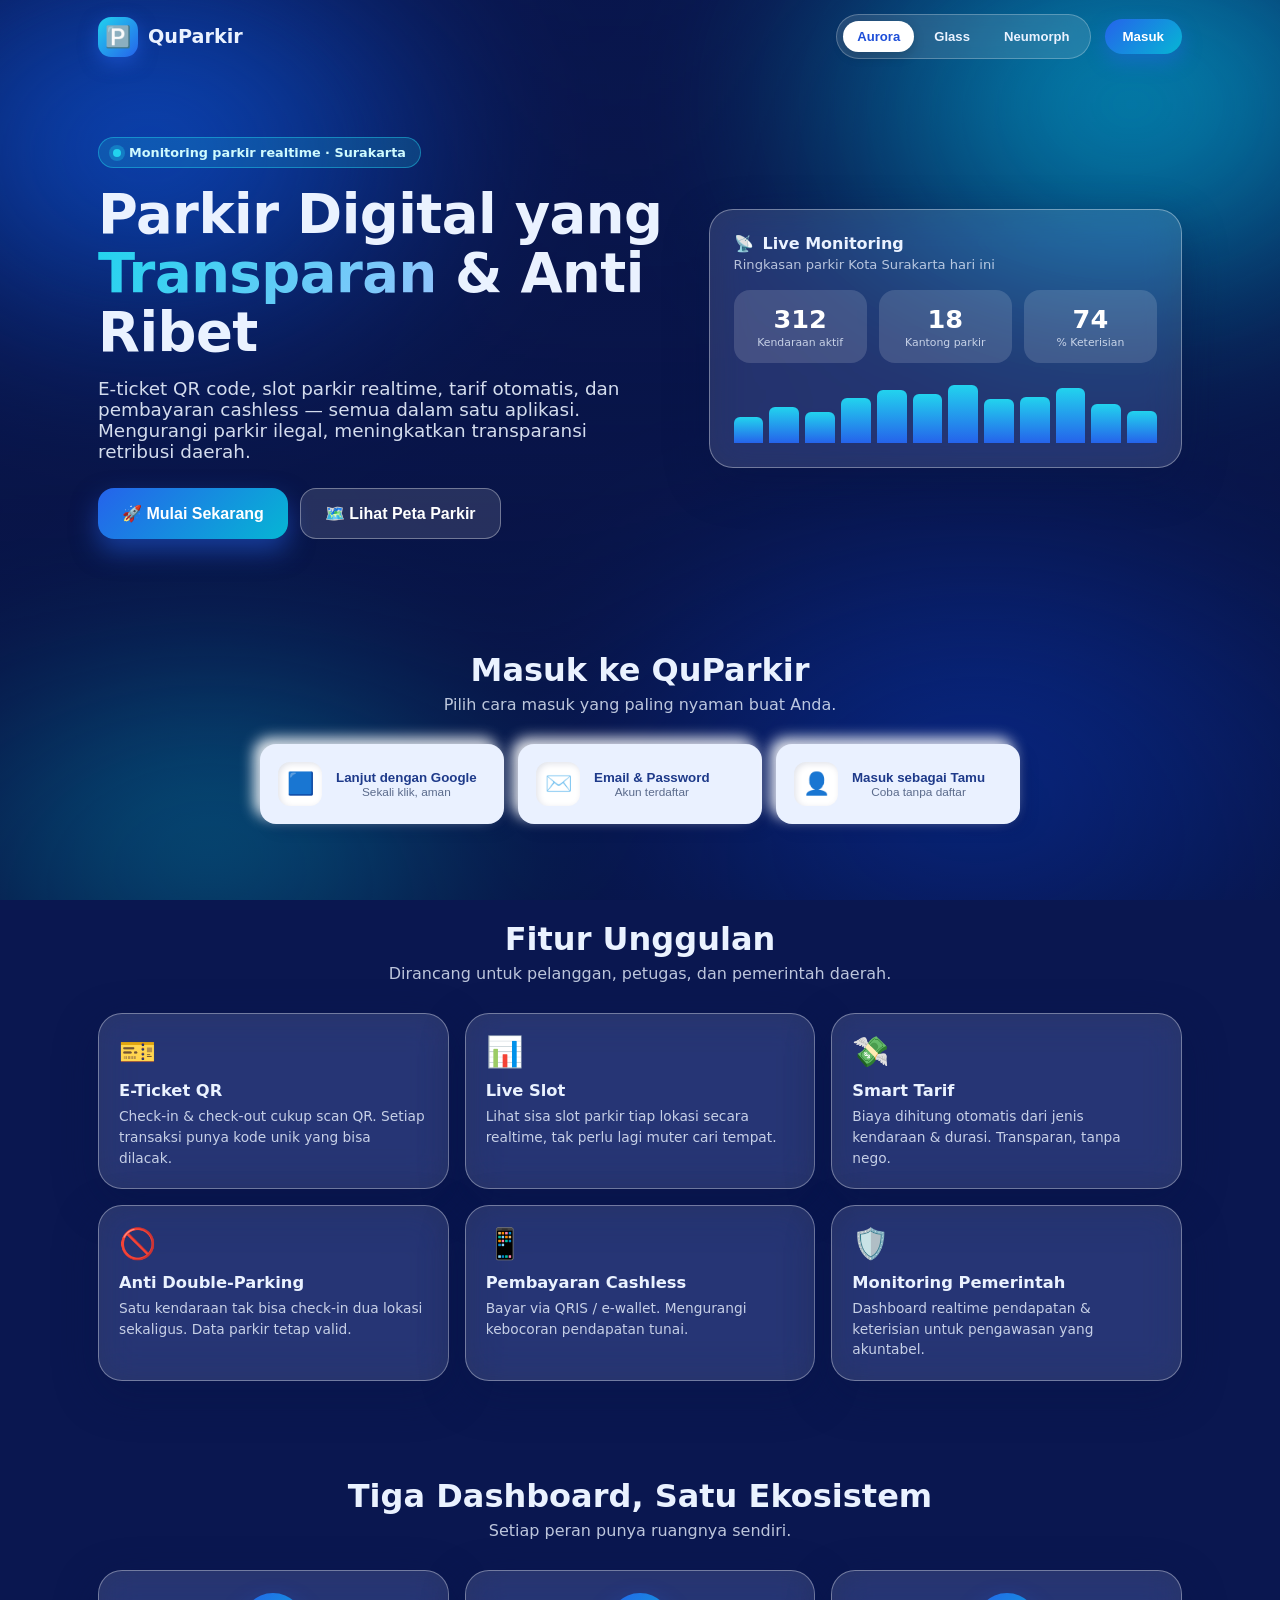
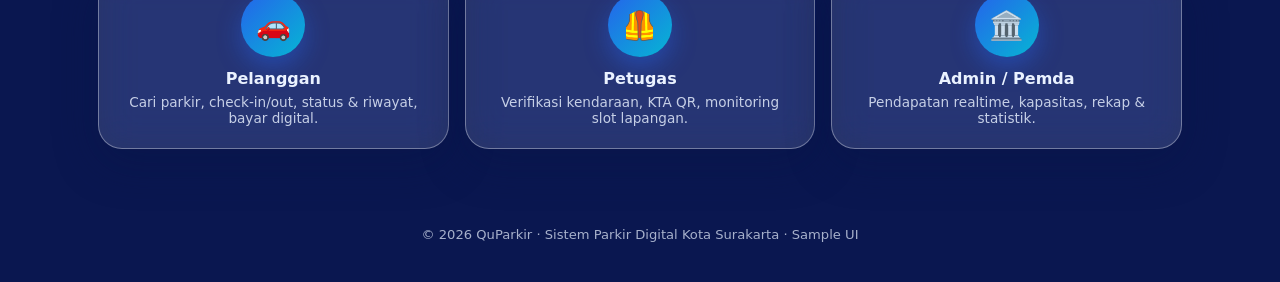
==== design/sample-ui/home.html @ 866be64a "Add Home landing page sample UI (revisi) design/sample-ui/home.html: hero + live stats, opsi login (" ====
<!doctype html>
<html lang="id">
<head>
<meta charset="utf-8" />
<meta name="viewport" content="width=device-width, initial-scale=1, viewport-fit=cover" />
<title>QuParkir — Home</title>
<style>
/* ============================================================
   QuParkir — HOME / Landing
   Multimode: Aurora (bg) + Glassmorphism (panel) + Neumorphism (kontrol)
   Palet: Blue (acuan lampiran) · Responsif desktop & mobile
   ============================================================ */
:root{
  --blue-950:#0b1b4d; --blue-900:#13257a; --blue-800:#1e3a8a;
  --blue-700:#1d4ed8; --blue-600:#2563eb; --blue-500:#3b82f6;
  --blue-400:#60a5fa; --blue-300:#93c5fd; --blue-200:#bfdbfe;
  --cyan-500:#06b6d4; --cyan-400:#22d3ee; --sky:#e0f2fe;
  --success:#22c55e; --warn:#f59e0b; --danger:#ef4444;
  --ink:#0b1220; --muted:#5b6b8c;
  --r-lg:24px; --r-md:16px; --r-sm:12px;

  --page-bg:#0a1750;
  --panel-bg:rgba(255,255,255,.13);
  --panel-border:rgba(255,255,255,.35);
  --panel-blur:18px;
  --panel-shadow:0 14px 44px rgba(8,20,70,.4);
  --text-on-dark:#eaf2ff;
  --control-bg:#eaf1ff;
  --control-shadow:6px 6px 14px rgba(10,23,80,.18), -6px -6px 14px rgba(255,255,255,.9);
  --aurora-opacity:1;
}
*{box-sizing:border-box}
html{scroll-behavior:smooth}
body{margin:0;font-family:"Segoe UI",system-ui,-apple-system,Roboto,sans-serif;
  color:var(--text-on-dark);background:var(--page-bg);overflow-x:hidden;min-height:100dvh}

/* ---------- AURORA ---------- */
.aurora{position:fixed;inset:0;z-index:-2;overflow:hidden;opacity:var(--aurora-opacity);transition:opacity .5s}
.aurora::before{content:"";position:absolute;inset:-10%;
  background:
   radial-gradient(40% 40% at 18% 22%, #2563eb 0%, transparent 60%),
   radial-gradient(45% 45% at 82% 18%, #06b6d4 0%, transparent 60%),
   radial-gradient(50% 50% at 72% 82%, #1d4ed8 0%, transparent 60%),
   radial-gradient(42% 42% at 22% 88%, #22d3ee 0%, transparent 55%);
  filter:blur(72px) saturate(140%);animation:drift 18s ease-in-out infinite alternate}
.aurora::after{content:"";position:absolute;inset:0;
  background:linear-gradient(180deg, rgba(7,18,64,.2), rgba(7,18,64,.7))}
@keyframes drift{0%{transform:translate3d(0,0,0) scale(1)}50%{transform:translate3d(2%,-2%,0) scale(1.08)}100%{transform:translate3d(-2%,2%,0) scale(1.04)}}
@media (prefers-reduced-motion:reduce){.aurora::before{animation:none}}

.wrap{max-width:1140px;margin:0 auto;padding:0 clamp(16px,4vw,28px)}

/* ---------- TOPBAR ---------- */
.topbar{position:sticky;top:0;z-index:30;display:flex;align-items:center;gap:14px;
  padding:14px clamp(16px,4vw,28px);max-width:1140px;margin:0 auto}
.brand{display:flex;align-items:center;gap:10px;font-weight:800;font-size:1.2rem}
.brand .logo{width:40px;height:40px;border-radius:13px;display:grid;place-items:center;font-size:21px;
  background:linear-gradient(135deg,var(--cyan-400),var(--blue-600));box-shadow:0 6px 18px rgba(37,99,235,.5);animation:floaty 3.5s ease-in-out infinite}
@keyframes floaty{50%{transform:translateY(-5px)}}
.spacer{flex:1}
.modes{display:flex;gap:6px;padding:6px;border-radius:999px;background:rgba(255,255,255,.12);border:1px solid rgba(255,255,255,.25);backdrop-filter:blur(10px)}
.modes button{border:0;cursor:pointer;padding:8px 14px;border-radius:999px;font-weight:600;font-size:.82rem;color:var(--text-on-dark);background:transparent;transition:.2s}
.modes button.active{background:#fff;color:var(--blue-700);box-shadow:0 4px 12px rgba(0,0,0,.18)}
.nav-login{border:0;cursor:pointer;padding:10px 18px;border-radius:999px;font-weight:700;color:#fff;
  background:linear-gradient(135deg,var(--blue-600),var(--cyan-500));box-shadow:0 8px 20px rgba(37,99,235,.45)}
@media (max-width:640px){ .modes{display:none} }

/* ---------- HERO ---------- */
.hero{display:grid;grid-template-columns:1.1fr .9fr;gap:32px;align-items:center;padding:clamp(28px,6vw,64px) 0}
@media (max-width:900px){ .hero{grid-template-columns:1fr;text-align:center} }
.tag{display:inline-flex;align-items:center;gap:8px;padding:7px 14px;border-radius:999px;font-size:.8rem;font-weight:600;
  background:rgba(34,211,238,.18);border:1px solid rgba(34,211,238,.45);color:#cffafe;margin-bottom:18px}
.tag .live{width:8px;height:8px;border-radius:50%;background:var(--cyan-400);box-shadow:0 0 0 4px rgba(34,211,238,.3);animation:pulse 1.8s infinite}
@keyframes pulse{50%{box-shadow:0 0 0 9px rgba(34,211,238,0)}}
h1{font-size:clamp(2rem,5vw,3.4rem);line-height:1.08;margin:0 0 16px;font-weight:800;letter-spacing:-.5px}
h1 .grad{background:linear-gradient(120deg,var(--cyan-400),var(--blue-300));-webkit-background-clip:text;background-clip:text;color:transparent}
.lead{font-size:clamp(1rem,2vw,1.15rem);opacity:.9;max-width:48ch;margin:0 auto 26px}
@media(min-width:901px){.lead{margin-left:0}}
.hero-cta{display:flex;gap:12px;flex-wrap:wrap}
@media (max-width:900px){.hero-cta{justify-content:center}}
.btn{cursor:pointer;border:0;border-radius:var(--r-md);padding:15px 24px;font-weight:800;font-size:1rem;
  color:#fff;background:linear-gradient(135deg,var(--blue-600),var(--cyan-500));box-shadow:0 12px 26px rgba(37,99,235,.5);
  transition:.18s;display:inline-flex;align-items:center;gap:10px}
.btn:hover{transform:translateY(-2px)}
.btn.ghost{background:rgba(255,255,255,.12);box-shadow:none;border:1px solid rgba(255,255,255,.35)}

/* hero glass card with live stats */
.panel{background:var(--panel-bg);border:1px solid var(--panel-border);border-radius:var(--r-lg);
  box-shadow:var(--panel-shadow);backdrop-filter:blur(var(--panel-blur)) saturate(130%);
  -webkit-backdrop-filter:blur(var(--panel-blur)) saturate(130%)}
.hero-card{padding:24px}
.hero-card h3{margin:0 0 4px;font-size:1rem;display:flex;align-items:center;gap:9px}
.hero-card .sub{opacity:.75;font-size:.82rem;margin-bottom:18px}
.stats{display:grid;grid-template-columns:repeat(3,1fr);gap:12px}
.stat{padding:14px;border-radius:var(--r-md);background:rgba(255,255,255,.14);text-align:center}
.stat .num{font-size:1.6rem;font-weight:800;font-variant-numeric:tabular-nums;color:#fff}
.stat .lbl{font-size:.68rem;opacity:.8;margin-top:2px}
.minibars{margin-top:16px;display:flex;align-items:flex-end;gap:6px;height:64px}
.minibars i{flex:1;border-radius:6px 6px 0 0;background:linear-gradient(180deg,var(--cyan-400),var(--blue-600));animation:rise 1.6s ease both}
@keyframes rise{from{height:6px;opacity:.4}}

/* ---------- LOGIN OPTIONS ---------- */
.section{padding:clamp(24px,5vw,48px) 0}
.section h2{font-size:clamp(1.4rem,3vw,2rem);margin:0 0 6px;text-align:center}
.section .desc{text-align:center;opacity:.8;margin:0 auto 30px;max-width:54ch}
.login-row{display:flex;gap:14px;flex-wrap:wrap;justify-content:center;max-width:760px;margin:0 auto}
.login{flex:1;min-width:200px;cursor:pointer;border:0;border-radius:var(--r-md);padding:18px;
  display:flex;align-items:center;gap:14px;font-weight:700;color:var(--blue-800);
  background:var(--control-bg);box-shadow:var(--control-shadow);transition:.18s}
.login:hover{transform:translateY(-3px)}
.login .ic{width:44px;height:44px;border-radius:12px;display:grid;place-items:center;font-size:22px;background:#fff;box-shadow:inset 2px 2px 6px rgba(10,23,80,.12)}
.login small{display:block;font-weight:500;color:var(--muted);font-size:.74rem}

/* ---------- FEATURES ---------- */
.grid{display:grid;grid-template-columns:repeat(3,1fr);gap:16px}
@media (max-width:900px){.grid{grid-template-columns:repeat(2,1fr)}}
@media (max-width:560px){.grid{grid-template-columns:1fr}}
.feat{padding:20px}
.feat .ic{font-size:30px;display:inline-block;animation:floaty 3.2s ease-in-out infinite}
.feat:nth-child(2n) .ic{animation-delay:.4s}
.feat:nth-child(3n) .ic{animation-delay:.8s}
.feat h4{margin:12px 0 6px;font-size:1.02rem}
.feat p{margin:0;opacity:.82;font-size:.86rem;line-height:1.5}

/* ---------- ROLES ---------- */
.roles{display:grid;grid-template-columns:repeat(3,1fr);gap:16px}
@media (max-width:780px){.roles{grid-template-columns:1fr}}
.role{padding:22px;text-align:center}
.role .ring{width:64px;height:64px;margin:0 auto 12px;border-radius:50%;display:grid;place-items:center;font-size:28px;
  background:linear-gradient(135deg,var(--blue-600),var(--cyan-500));box-shadow:0 10px 24px rgba(37,99,235,.45)}
.role h4{margin:0 0 6px}
.role p{margin:0;opacity:.82;font-size:.85rem}

/* ---------- FOOTER ---------- */
footer{padding:30px 0 40px;text-align:center;opacity:.7;font-size:.82rem}

/* ============ MODE OVERRIDES ============ */
body[data-mode="glass"]{--page-bg:#0e2a6b;--aurora-opacity:.45;--panel-bg:rgba(255,255,255,.10);--panel-border:rgba(255,255,255,.42);--panel-blur:26px}
body[data-mode="neumorph"]{--page-bg:#dfe9fb;--aurora-opacity:0;--text-on-dark:#16306b;
  --panel-bg:#e6eefc;--panel-border:rgba(255,255,255,.7);--panel-blur:0px;
  --panel-shadow:10px 10px 24px rgba(10,23,80,.16), -10px -10px 24px rgba(255,255,255,.95);--control-bg:#e6eefc}
body[data-mode="neumorph"] .modes{background:#e6eefc;border-color:#fff;box-shadow:var(--control-shadow)}
body[data-mode="neumorph"] .tag{background:#e6eefc;color:var(--blue-700);box-shadow:inset 3px 3px 8px rgba(10,23,80,.12),inset -3px -3px 8px #fff;border-color:#fff}
body[data-mode="neumorph"] .stat,body[data-mode="neumorph"] .btn.ghost{background:#dfe9fb;color:var(--blue-800)}
body[data-mode="neumorph"] .btn.ghost{box-shadow:var(--control-shadow);border:0}
body[data-mode="neumorph"] .stat .num{color:var(--blue-800)}
</style>
</head>
<body data-mode="aurora">
  <div class="aurora" aria-hidden="true"></div>

  <!-- TOPBAR -->
  <header class="topbar">
    <div class="brand"><span class="logo">🅿️</span> QuParkir</div>
    <div class="spacer"></div>
    <div class="modes" role="tablist" aria-label="Mode tampilan">
      <button data-set="aurora" class="active">Aurora</button>
      <button data-set="glass">Glass</button>
      <button data-set="neumorph">Neumorph</button>
    </div>
    <button class="nav-login">Masuk</button>
  </header>

  <main class="wrap">
    <!-- HERO -->
    <section class="hero">
      <div>
        <span class="tag"><span class="live"></span> Monitoring parkir realtime · Surakarta</span>
        <h1>Parkir Digital yang <span class="grad">Transparan</span> & Anti Ribet</h1>
        <p class="lead">E-ticket QR code, slot parkir realtime, tarif otomatis, dan pembayaran cashless — semua dalam satu aplikasi. Mengurangi parkir ilegal, meningkatkan transparansi retribusi daerah.</p>
        <div class="hero-cta">
          <button class="btn">🚀 Mulai Sekarang</button>
          <button class="btn ghost">🗺️ Lihat Peta Parkir</button>
        </div>
      </div>

      <div class="panel hero-card">
        <h3><span>📡</span> Live Monitoring</h3>
        <div class="sub">Ringkasan parkir Kota Surakarta hari ini</div>
        <div class="stats">
          <div class="stat"><div class="num" data-count="312">0</div><div class="lbl">Kendaraan aktif</div></div>
          <div class="stat"><div class="num" data-count="18">0</div><div class="lbl">Kantong parkir</div></div>
          <div class="stat"><div class="num" data-count="74">0</div><div class="lbl">% Keterisian</div></div>
        </div>
        <div class="minibars" id="bars" aria-hidden="true"></div>
      </div>
    </section>

    <!-- LOGIN OPTIONS -->
    <section class="section" id="masuk">
      <h2>Masuk ke QuParkir</h2>
      <p class="desc">Pilih cara masuk yang paling nyaman buat Anda.</p>
      <div class="login-row">
        <button class="login"><span class="ic">🟦</span><span>Lanjut dengan Google<small>Sekali klik, aman</small></span></button>
        <button class="login"><span class="ic">✉️</span><span>Email & Password<small>Akun terdaftar</small></span></button>
        <button class="login"><span class="ic">👤</span><span>Masuk sebagai Tamu<small>Coba tanpa daftar</small></span></button>
      </div>
    </section>

    <!-- FEATURES -->
    <section class="section">
      <h2>Fitur Unggulan</h2>
      <p class="desc">Dirancang untuk pelanggan, petugas, dan pemerintah daerah.</p>
      <div class="grid">
        <div class="panel feat"><span class="ic">🎫</span><h4>E-Ticket QR</h4><p>Check-in & check-out cukup scan QR. Setiap transaksi punya kode unik yang bisa dilacak.</p></div>
        <div class="panel feat"><span class="ic">📊</span><h4>Live Slot</h4><p>Lihat sisa slot parkir tiap lokasi secara realtime, tak perlu lagi muter cari tempat.</p></div>
        <div class="panel feat"><span class="ic">💸</span><h4>Smart Tarif</h4><p>Biaya dihitung otomatis dari jenis kendaraan & durasi. Transparan, tanpa nego.</p></div>
        <div class="panel feat"><span class="ic">🚫</span><h4>Anti Double-Parking</h4><p>Satu kendaraan tak bisa check-in dua lokasi sekaligus. Data parkir tetap valid.</p></div>
        <div class="panel feat"><span class="ic">📱</span><h4>Pembayaran Cashless</h4><p>Bayar via QRIS / e-wallet. Mengurangi kebocoran pendapatan tunai.</p></div>
        <div class="panel feat"><span class="ic">🛡️</span><h4>Monitoring Pemerintah</h4><p>Dashboard realtime pendapatan & keterisian untuk pengawasan yang akuntabel.</p></div>
      </div>
    </section>

    <!-- ROLES -->
    <section class="section">
      <h2>Tiga Dashboard, Satu Ekosistem</h2>
      <p class="desc">Setiap peran punya ruangnya sendiri.</p>
      <div class="roles">
        <div class="panel role"><div class="ring">🚗</div><h4>Pelanggan</h4><p>Cari parkir, check-in/out, status & riwayat, bayar digital.</p></div>
        <div class="panel role"><div class="ring">🦺</div><h4>Petugas</h4><p>Verifikasi kendaraan, KTA QR, monitoring slot lapangan.</p></div>
        <div class="panel role"><div class="ring">🏛️</div><h4>Admin / Pemda</h4><p>Pendapatan realtime, kapasitas, rekap & statistik.</p></div>
      </div>
    </section>
  </main>

  <footer>© 2026 QuParkir · Sistem Parkir Digital Kota Surakarta · Sample UI</footer>

<script>
/* mode switcher */
const modeBtns=document.querySelectorAll('.modes button');
modeBtns.forEach(b=>b.addEventListener('click',()=>{
  document.body.dataset.mode=b.dataset.set;
  modeBtns.forEach(x=>x.classList.toggle('active',x===b));
}));

/* count-up stats */
function countUp(el){
  const target=+el.dataset.count, dur=1100, t0=performance.now();
  function step(t){const p=Math.min(1,(t-t0)/dur);el.textContent=Math.round(target*(1-Math.pow(1-p,3)));if(p<1)requestAnimationFrame(step);}
  requestAnimationFrame(step);
}
const io=new IntersectionObserver((es)=>es.forEach(e=>{if(e.isIntersecting){countUp(e.target);io.unobserve(e.target);}}));
document.querySelectorAll('[data-count]').forEach(el=>io.observe(el));

/* mini bar chart (dummy keterisian per jam) */
const bars=document.getElementById('bars');
[40,55,48,70,82,76,90,68,72,85,60,50].forEach((h,i)=>{
  const i_=document.createElement('i');i_.style.height=h+'%';i_.style.animationDelay=(i*60)+'ms';bars.appendChild(i_);
});
</script>
</body>
</html>
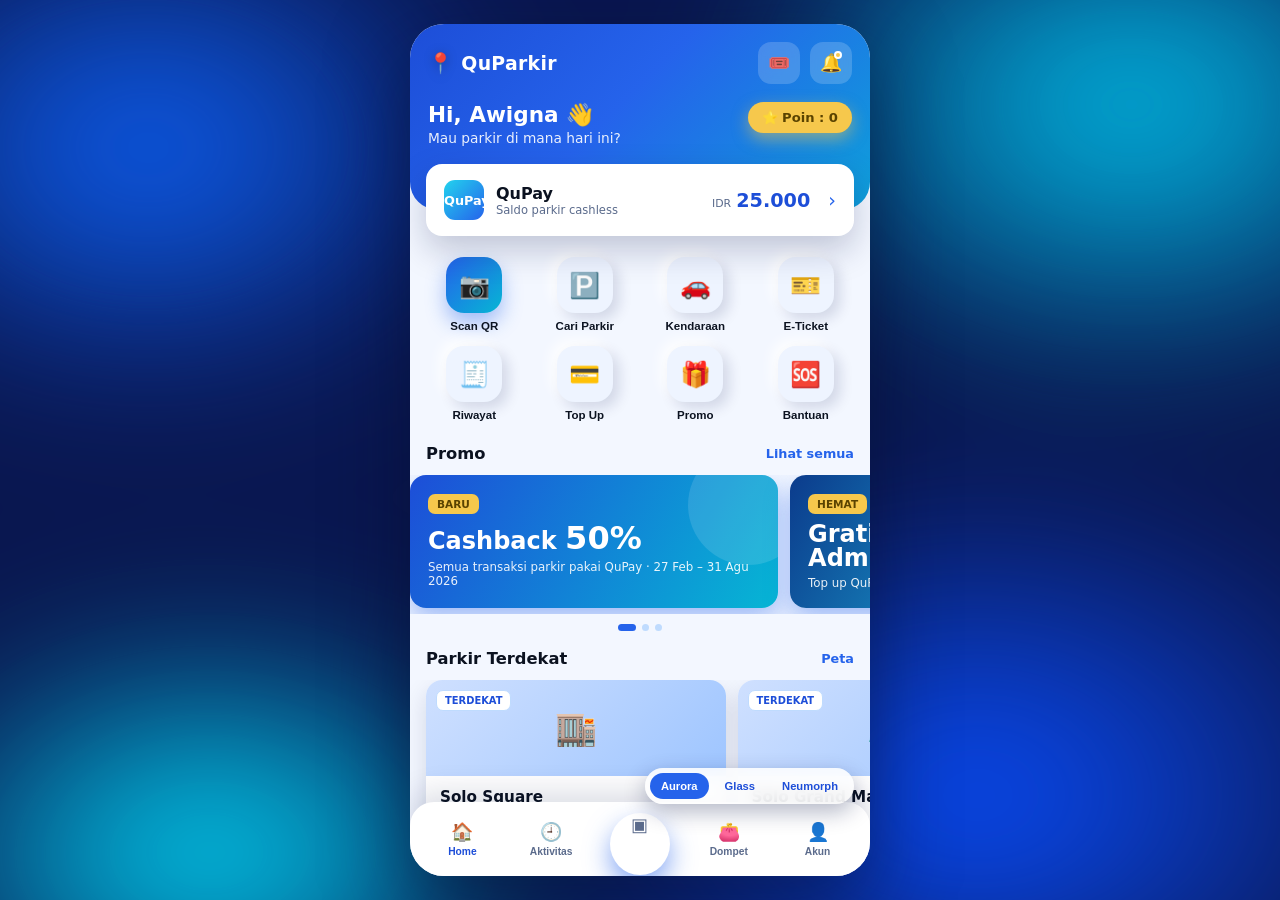
==== commit e4329d62: "Revise Home UI to PARKEE-style layout (blue palette + multimode) Header sapaan+poin, kartu saldo QuP" ====
--- a/design/sample-ui/home.html
+++ b/design/sample-ui/home.html
@@ -6,36 +6,35 @@
 <title>QuParkir — Home</title>
 <style>
 /* ============================================================
-   QuParkir — HOME / Landing
-   Multimode: Aurora (bg) + Glassmorphism (panel) + Neumorphism (kontrol)
-   Palet: Blue (acuan lampiran) · Responsif desktop & mobile
+   QuParkir — HOME (layout acuan: PARKEE) · palet BIRU · multimode
+   Aurora (bg) + Glassmorphism (kartu) + Neumorphism (kontrol)
+   Mobile-first; di desktop tampil sebagai kolom app yang ter-pusat.
    ============================================================ */
 :root{
   --blue-950:#0b1b4d; --blue-900:#13257a; --blue-800:#1e3a8a;
   --blue-700:#1d4ed8; --blue-600:#2563eb; --blue-500:#3b82f6;
   --blue-400:#60a5fa; --blue-300:#93c5fd; --blue-200:#bfdbfe;
-  --cyan-500:#06b6d4; --cyan-400:#22d3ee; --sky:#e0f2fe;
-  --success:#22c55e; --warn:#f59e0b; --danger:#ef4444;
+  --cyan-500:#06b6d4; --cyan-400:#22d3ee; --sky:#e6f2ff;
+  --gold:#f6c84c; --success:#22c55e; --danger:#ef4444;
   --ink:#0b1220; --muted:#5b6b8c;
-  --r-lg:24px; --r-md:16px; --r-sm:12px;
-
-  --page-bg:#0a1750;
-  --panel-bg:rgba(255,255,255,.13);
-  --panel-border:rgba(255,255,255,.35);
-  --panel-blur:18px;
-  --panel-shadow:0 14px 44px rgba(8,20,70,.4);
-  --text-on-dark:#eaf2ff;
-  --control-bg:#eaf1ff;
-  --control-shadow:6px 6px 14px rgba(10,23,80,.18), -6px -6px 14px rgba(255,255,255,.9);
+  --r-lg:22px; --r-md:16px; --r-sm:12px;
+
+  --app-bg:#f3f7ff;          /* latar konten app */
+  --card:#ffffff;
+  --header:linear-gradient(135deg,#1d4ed8 0%, #2563eb 45%, #06b6d4 120%);
+  --panel-blur:16px;
+  --text:#0b1220; --text-soft:#5b6b8c;
+  --tile:#eef4ff;
+  --neu-shadow:6px 6px 14px rgba(10,23,80,.14), -6px -6px 14px rgba(255,255,255,.9);
   --aurora-opacity:1;
 }
 *{box-sizing:border-box}
-html{scroll-behavior:smooth}
+html,body{height:100%}
 body{margin:0;font-family:"Segoe UI",system-ui,-apple-system,Roboto,sans-serif;
-  color:var(--text-on-dark);background:var(--page-bg);overflow-x:hidden;min-height:100dvh}
-
-/* ---------- AURORA ---------- */
-.aurora{position:fixed;inset:0;z-index:-2;overflow:hidden;opacity:var(--aurora-opacity);transition:opacity .5s}
+  color:var(--text);background:#0a1750;display:flex;justify-content:center;overflow-x:hidden}
+
+/* aurora background fills the desktop area behind the app column */
+.aurora{position:fixed;inset:0;z-index:0;overflow:hidden;opacity:var(--aurora-opacity);transition:opacity .5s}
 .aurora::before{content:"";position:absolute;inset:-10%;
   background:
    radial-gradient(40% 40% at 18% 22%, #2563eb 0%, transparent 60%),
@@ -43,209 +42,226 @@
    radial-gradient(50% 50% at 72% 82%, #1d4ed8 0%, transparent 60%),
    radial-gradient(42% 42% at 22% 88%, #22d3ee 0%, transparent 55%);
   filter:blur(72px) saturate(140%);animation:drift 18s ease-in-out infinite alternate}
-.aurora::after{content:"";position:absolute;inset:0;
-  background:linear-gradient(180deg, rgba(7,18,64,.2), rgba(7,18,64,.7))}
 @keyframes drift{0%{transform:translate3d(0,0,0) scale(1)}50%{transform:translate3d(2%,-2%,0) scale(1.08)}100%{transform:translate3d(-2%,2%,0) scale(1.04)}}
 @media (prefers-reduced-motion:reduce){.aurora::before{animation:none}}
 
-.wrap{max-width:1140px;margin:0 auto;padding:0 clamp(16px,4vw,28px)}
-
-/* ---------- TOPBAR ---------- */
-.topbar{position:sticky;top:0;z-index:30;display:flex;align-items:center;gap:14px;
-  padding:14px clamp(16px,4vw,28px);max-width:1140px;margin:0 auto}
-.brand{display:flex;align-items:center;gap:10px;font-weight:800;font-size:1.2rem}
-.brand .logo{width:40px;height:40px;border-radius:13px;display:grid;place-items:center;font-size:21px;
-  background:linear-gradient(135deg,var(--cyan-400),var(--blue-600));box-shadow:0 6px 18px rgba(37,99,235,.5);animation:floaty 3.5s ease-in-out infinite}
-@keyframes floaty{50%{transform:translateY(-5px)}}
-.spacer{flex:1}
-.modes{display:flex;gap:6px;padding:6px;border-radius:999px;background:rgba(255,255,255,.12);border:1px solid rgba(255,255,255,.25);backdrop-filter:blur(10px)}
-.modes button{border:0;cursor:pointer;padding:8px 14px;border-radius:999px;font-weight:600;font-size:.82rem;color:var(--text-on-dark);background:transparent;transition:.2s}
-.modes button.active{background:#fff;color:var(--blue-700);box-shadow:0 4px 12px rgba(0,0,0,.18)}
-.nav-login{border:0;cursor:pointer;padding:10px 18px;border-radius:999px;font-weight:700;color:#fff;
-  background:linear-gradient(135deg,var(--blue-600),var(--cyan-500));box-shadow:0 8px 20px rgba(37,99,235,.45)}
-@media (max-width:640px){ .modes{display:none} }
-
-/* ---------- HERO ---------- */
-.hero{display:grid;grid-template-columns:1.1fr .9fr;gap:32px;align-items:center;padding:clamp(28px,6vw,64px) 0}
-@media (max-width:900px){ .hero{grid-template-columns:1fr;text-align:center} }
-.tag{display:inline-flex;align-items:center;gap:8px;padding:7px 14px;border-radius:999px;font-size:.8rem;font-weight:600;
-  background:rgba(34,211,238,.18);border:1px solid rgba(34,211,238,.45);color:#cffafe;margin-bottom:18px}
-.tag .live{width:8px;height:8px;border-radius:50%;background:var(--cyan-400);box-shadow:0 0 0 4px rgba(34,211,238,.3);animation:pulse 1.8s infinite}
-@keyframes pulse{50%{box-shadow:0 0 0 9px rgba(34,211,238,0)}}
-h1{font-size:clamp(2rem,5vw,3.4rem);line-height:1.08;margin:0 0 16px;font-weight:800;letter-spacing:-.5px}
-h1 .grad{background:linear-gradient(120deg,var(--cyan-400),var(--blue-300));-webkit-background-clip:text;background-clip:text;color:transparent}
-.lead{font-size:clamp(1rem,2vw,1.15rem);opacity:.9;max-width:48ch;margin:0 auto 26px}
-@media(min-width:901px){.lead{margin-left:0}}
-.hero-cta{display:flex;gap:12px;flex-wrap:wrap}
-@media (max-width:900px){.hero-cta{justify-content:center}}
-.btn{cursor:pointer;border:0;border-radius:var(--r-md);padding:15px 24px;font-weight:800;font-size:1rem;
-  color:#fff;background:linear-gradient(135deg,var(--blue-600),var(--cyan-500));box-shadow:0 12px 26px rgba(37,99,235,.5);
-  transition:.18s;display:inline-flex;align-items:center;gap:10px}
-.btn:hover{transform:translateY(-2px)}
-.btn.ghost{background:rgba(255,255,255,.12);box-shadow:none;border:1px solid rgba(255,255,255,.35)}
-
-/* hero glass card with live stats */
-.panel{background:var(--panel-bg);border:1px solid var(--panel-border);border-radius:var(--r-lg);
-  box-shadow:var(--panel-shadow);backdrop-filter:blur(var(--panel-blur)) saturate(130%);
-  -webkit-backdrop-filter:blur(var(--panel-blur)) saturate(130%)}
-.hero-card{padding:24px}
-.hero-card h3{margin:0 0 4px;font-size:1rem;display:flex;align-items:center;gap:9px}
-.hero-card .sub{opacity:.75;font-size:.82rem;margin-bottom:18px}
-.stats{display:grid;grid-template-columns:repeat(3,1fr);gap:12px}
-.stat{padding:14px;border-radius:var(--r-md);background:rgba(255,255,255,.14);text-align:center}
-.stat .num{font-size:1.6rem;font-weight:800;font-variant-numeric:tabular-nums;color:#fff}
-.stat .lbl{font-size:.68rem;opacity:.8;margin-top:2px}
-.minibars{margin-top:16px;display:flex;align-items:flex-end;gap:6px;height:64px}
-.minibars i{flex:1;border-radius:6px 6px 0 0;background:linear-gradient(180deg,var(--cyan-400),var(--blue-600));animation:rise 1.6s ease both}
-@keyframes rise{from{height:6px;opacity:.4}}
-
-/* ---------- LOGIN OPTIONS ---------- */
-.section{padding:clamp(24px,5vw,48px) 0}
-.section h2{font-size:clamp(1.4rem,3vw,2rem);margin:0 0 6px;text-align:center}
-.section .desc{text-align:center;opacity:.8;margin:0 auto 30px;max-width:54ch}
-.login-row{display:flex;gap:14px;flex-wrap:wrap;justify-content:center;max-width:760px;margin:0 auto}
-.login{flex:1;min-width:200px;cursor:pointer;border:0;border-radius:var(--r-md);padding:18px;
-  display:flex;align-items:center;gap:14px;font-weight:700;color:var(--blue-800);
-  background:var(--control-bg);box-shadow:var(--control-shadow);transition:.18s}
-.login:hover{transform:translateY(-3px)}
-.login .ic{width:44px;height:44px;border-radius:12px;display:grid;place-items:center;font-size:22px;background:#fff;box-shadow:inset 2px 2px 6px rgba(10,23,80,.12)}
-.login small{display:block;font-weight:500;color:var(--muted);font-size:.74rem}
-
-/* ---------- FEATURES ---------- */
-.grid{display:grid;grid-template-columns:repeat(3,1fr);gap:16px}
-@media (max-width:900px){.grid{grid-template-columns:repeat(2,1fr)}}
-@media (max-width:560px){.grid{grid-template-columns:1fr}}
-.feat{padding:20px}
-.feat .ic{font-size:30px;display:inline-block;animation:floaty 3.2s ease-in-out infinite}
-.feat:nth-child(2n) .ic{animation-delay:.4s}
-.feat:nth-child(3n) .ic{animation-delay:.8s}
-.feat h4{margin:12px 0 6px;font-size:1.02rem}
-.feat p{margin:0;opacity:.82;font-size:.86rem;line-height:1.5}
-
-/* ---------- ROLES ---------- */
-.roles{display:grid;grid-template-columns:repeat(3,1fr);gap:16px}
-@media (max-width:780px){.roles{grid-template-columns:1fr}}
-.role{padding:22px;text-align:center}
-.role .ring{width:64px;height:64px;margin:0 auto 12px;border-radius:50%;display:grid;place-items:center;font-size:28px;
-  background:linear-gradient(135deg,var(--blue-600),var(--cyan-500));box-shadow:0 10px 24px rgba(37,99,235,.45)}
-.role h4{margin:0 0 6px}
-.role p{margin:0;opacity:.82;font-size:.85rem}
-
-/* ---------- FOOTER ---------- */
-footer{padding:30px 0 40px;text-align:center;opacity:.7;font-size:.82rem}
+/* ----- the phone/app column ----- */
+.app{position:relative;z-index:1;width:100%;max-width:460px;min-height:100dvh;
+  background:var(--app-bg);display:flex;flex-direction:column;
+  box-shadow:0 30px 80px rgba(5,12,45,.55)}
+@media (min-width:520px){ .app{margin:24px 0;min-height:auto;border-radius:34px;overflow:hidden;
+  height:calc(100dvh - 48px)} body{align-items:flex-start} }
+
+/* scroll area */
+.scroll{flex:1;overflow-y:auto;overflow-x:hidden;padding-bottom:108px}
+.scroll::-webkit-scrollbar{width:0}
+
+/* ---------- HEADER ---------- */
+.header{background:var(--header);color:#fff;padding:18px 18px 64px;position:relative;
+  border-radius:0 0 28px 28px}
+.header .topline{display:flex;align-items:center;gap:12px}
+.brand{display:flex;align-items:center;gap:8px;font-weight:800;font-size:1.18rem;letter-spacing:.3px}
+.brand .pin{font-size:20px;filter:drop-shadow(0 2px 6px rgba(0,0,0,.3))}
+.h-icons{margin-left:auto;display:flex;gap:10px}
+.h-icons button{width:42px;height:42px;border-radius:13px;border:0;cursor:pointer;font-size:18px;
+  background:rgba(255,255,255,.18);color:#fff;display:grid;place-items:center;backdrop-filter:blur(6px);position:relative}
+.h-icons .dot{position:absolute;top:9px;right:10px;width:8px;height:8px;background:var(--gold);border-radius:50%;border:2px solid #fff}
+
+.greet{display:flex;align-items:flex-start;gap:12px;margin-top:18px}
+.greet h1{margin:0;font-size:1.35rem;font-weight:800}
+.greet p{margin:3px 0 0;opacity:.9;font-size:.86rem}
+.points{margin-left:auto;display:inline-flex;align-items:center;gap:7px;background:var(--gold);color:#5a4300;
+  font-weight:800;font-size:.82rem;padding:8px 14px;border-radius:999px;box-shadow:0 6px 16px rgba(246,200,76,.5)}
+
+/* wallet card (glass-white, overlaps header) */
+.wallet{margin:-46px 16px 0;background:var(--card);border-radius:var(--r-md);padding:16px 18px;
+  display:flex;align-items:center;gap:12px;box-shadow:0 14px 34px rgba(8,20,70,.22);position:relative;z-index:2}
+.wallet .wlogo{width:40px;height:40px;border-radius:11px;background:linear-gradient(135deg,#22d3ee,#2563eb);
+  display:grid;place-items:center;color:#fff;font-weight:800;font-size:.8rem}
+.wallet .wname{font-weight:800;color:var(--text)}
+.wallet .wname small{display:block;font-weight:500;color:var(--text-soft);font-size:.72rem}
+.wallet .bal{margin-left:auto;text-align:right}
+.wallet .bal small{color:var(--text-soft);font-size:.68rem}
+.wallet .bal b{font-size:1.2rem;color:var(--blue-700)}
+.wallet .chev{margin-left:6px;color:var(--blue-600);font-size:1.2rem}
+
+/* ---------- QUICK GRID ---------- */
+.grid{display:grid;grid-template-columns:repeat(4,1fr);gap:10px 6px;padding:20px 12px 6px}
+.tile{background:transparent;border:0;cursor:pointer;display:flex;flex-direction:column;align-items:center;gap:7px}
+.tile .ic{width:56px;height:56px;border-radius:18px;display:grid;place-items:center;font-size:25px;
+  background:var(--tile);box-shadow:var(--neu-shadow);transition:.18s}
+.tile:hover .ic{transform:translateY(-3px)}
+.tile:active .ic{transform:scale(.94)}
+.tile span{font-size:.72rem;font-weight:600;color:var(--text);text-align:center;line-height:1.2}
+.tile .ic.accent{background:linear-gradient(135deg,var(--blue-600),var(--cyan-500));color:#fff;box-shadow:0 10px 20px rgba(37,99,235,.4)}
+
+/* ---------- SECTIONS ---------- */
+.sec{padding:14px 16px 4px}
+.sec .head{display:flex;align-items:center;margin-bottom:12px}
+.sec .head h2{font-size:1.02rem;margin:0;font-weight:800}
+.sec .head a{margin-left:auto;color:var(--blue-600);font-size:.8rem;font-weight:700;text-decoration:none;cursor:pointer}
+
+/* carousel */
+.carousel{display:flex;gap:12px;overflow-x:auto;scroll-snap-type:x mandatory;padding-bottom:6px;margin:0 -16px;padding-left:16px;padding-right:16px}
+.carousel::-webkit-scrollbar{display:none}
+.promo{scroll-snap-align:start;flex:0 0 86%;border-radius:var(--r-md);padding:18px;color:#fff;position:relative;overflow:hidden;
+  background:linear-gradient(120deg,var(--blue-700),var(--cyan-500));box-shadow:0 12px 26px rgba(37,99,235,.4)}
+.promo.alt{background:linear-gradient(120deg,#0b3b8c,#22d3ee)}
+.promo .kik{display:inline-block;background:var(--gold);color:#5a4300;font-weight:800;font-size:.66rem;padding:4px 9px;border-radius:7px;margin-bottom:8px}
+.promo h3{margin:0;font-size:1.5rem;font-weight:900;line-height:1}
+.promo h3 b{font-size:2rem}
+.promo p{margin:6px 0 0;font-size:.74rem;opacity:.9}
+.promo .blob{position:absolute;right:-30px;top:-30px;width:120px;height:120px;border-radius:50%;background:rgba(255,255,255,.12)}
+.dots{display:flex;gap:6px;justify-content:center;margin-top:10px}
+.dots i{width:7px;height:7px;border-radius:50%;background:var(--blue-200)}
+.dots i.on{width:18px;border-radius:99px;background:var(--blue-600)}
+
+/* suggested cards */
+.cards{display:flex;gap:12px;overflow-x:auto;margin:0 -16px;padding:0 16px 6px}
+.cards::-webkit-scrollbar{display:none}
+.pcard{scroll-snap-align:start;flex:0 0 70%;background:var(--card);border-radius:var(--r-md);overflow:hidden;box-shadow:0 10px 24px rgba(8,20,70,.14)}
+.pcard .thumb{height:96px;background:linear-gradient(135deg,#cfe0ff,#9ec5ff);position:relative;display:grid;place-items:center;font-size:34px}
+.pcard .badge{position:absolute;top:10px;left:10px;background:#fff;color:var(--blue-700);font-weight:800;font-size:.62rem;padding:4px 8px;border-radius:7px;border:1px solid var(--blue-200)}
+.pcard .body{padding:12px 14px}
+.pcard .body h4{margin:0;font-size:.95rem}
+.pcard .row{display:flex;align-items:center;margin-top:8px;font-size:.78rem;color:var(--text-soft)}
+.pcard .row .price{margin-left:auto;color:var(--success);font-weight:800}
+
+/* ---------- BOTTOM NAV with center FAB ---------- */
+.tabbar{position:absolute;bottom:0;left:0;right:0;height:74px;background:var(--card);
+  box-shadow:0 -10px 30px rgba(8,20,70,.14);display:flex;align-items:center;justify-content:space-around;
+  padding:0 8px;border-radius:24px 24px 0 0}
+.tabbar button{border:0;background:transparent;cursor:pointer;display:flex;flex-direction:column;align-items:center;gap:3px;
+  color:var(--text-soft);font-size:18px;width:60px}
+.tabbar button small{font-size:.64rem;font-weight:700}
+.tabbar button.active{color:var(--blue-700)}
+.fab{position:absolute;left:50%;top:-26px;transform:translateX(-50%);width:62px;height:62px;border-radius:50%;
+  background:linear-gradient(135deg,var(--blue-600),var(--cyan-500));color:#fff;border:5px solid var(--app-bg);
+  display:grid;place-items:center;font-size:24px;cursor:pointer;box-shadow:0 12px 26px rgba(37,99,235,.55)}
+.fab-slot{width:60px;position:relative}
+
+/* ---------- floating mode switcher ---------- */
+.modefab{position:fixed;z-index:5;right:max(16px,calc(50vw - 230px + 16px));bottom:96px;display:flex;gap:5px;
+  padding:5px;border-radius:999px;background:rgba(255,255,255,.85);box-shadow:0 8px 22px rgba(8,20,70,.3);backdrop-filter:blur(8px)}
+.modefab button{border:0;cursor:pointer;font-size:.7rem;font-weight:700;padding:7px 11px;border-radius:999px;background:transparent;color:var(--blue-700)}
+.modefab button.active{background:var(--blue-600);color:#fff}
 
 /* ============ MODE OVERRIDES ============ */
-body[data-mode="glass"]{--page-bg:#0e2a6b;--aurora-opacity:.45;--panel-bg:rgba(255,255,255,.10);--panel-border:rgba(255,255,255,.42);--panel-blur:26px}
-body[data-mode="neumorph"]{--page-bg:#dfe9fb;--aurora-opacity:0;--text-on-dark:#16306b;
-  --panel-bg:#e6eefc;--panel-border:rgba(255,255,255,.7);--panel-blur:0px;
-  --panel-shadow:10px 10px 24px rgba(10,23,80,.16), -10px -10px 24px rgba(255,255,255,.95);--control-bg:#e6eefc}
-body[data-mode="neumorph"] .modes{background:#e6eefc;border-color:#fff;box-shadow:var(--control-shadow)}
-body[data-mode="neumorph"] .tag{background:#e6eefc;color:var(--blue-700);box-shadow:inset 3px 3px 8px rgba(10,23,80,.12),inset -3px -3px 8px #fff;border-color:#fff}
-body[data-mode="neumorph"] .stat,body[data-mode="neumorph"] .btn.ghost{background:#dfe9fb;color:var(--blue-800)}
-body[data-mode="neumorph"] .btn.ghost{box-shadow:var(--control-shadow);border:0}
-body[data-mode="neumorph"] .stat .num{color:var(--blue-800)}
+body[data-mode="glass"]{--app-bg:rgba(255,255,255,.10);--card:rgba(255,255,255,.16);--tile:rgba(255,255,255,.18);
+  --text:#eaf2ff;--text-soft:#c7d6f5;--aurora-opacity:1;--neu-shadow:none}
+body[data-mode="glass"] .app{backdrop-filter:blur(20px) saturate(130%);border:1px solid rgba(255,255,255,.25)}
+body[data-mode="glass"] .wallet,body[data-mode="glass"] .pcard,body[data-mode="glass"] .tile .ic{
+  border:1px solid rgba(255,255,255,.3);backdrop-filter:blur(10px)}
+body[data-mode="glass"] .tabbar{background:rgba(255,255,255,.16);border-top:1px solid rgba(255,255,255,.25)}
+body[data-mode="glass"] .fab{border-color:transparent}
+
+body[data-mode="neumorph"]{--app-bg:#e7eefb;--card:#e7eefb;--tile:#e7eefb;--aurora-opacity:0;
+  --header:linear-gradient(135deg,#3b6fe0,#3aa6e0)}
+body[data-mode="neumorph"] .wallet,body[data-mode="neumorph"] .pcard{box-shadow:var(--neu-shadow)}
+body[data-mode="neumorph"] .tabbar{box-shadow:0 -8px 20px rgba(10,23,80,.12)}
+body[data-mode="neumorph"] .pcard .thumb{background:linear-gradient(135deg,#d7e2f8,#c2d4f5)}
 </style>
 </head>
 <body data-mode="aurora">
   <div class="aurora" aria-hidden="true"></div>
 
-  <!-- TOPBAR -->
-  <header class="topbar">
-    <div class="brand"><span class="logo">🅿️</span> QuParkir</div>
-    <div class="spacer"></div>
-    <div class="modes" role="tablist" aria-label="Mode tampilan">
-      <button data-set="aurora" class="active">Aurora</button>
-      <button data-set="glass">Glass</button>
-      <button data-set="neumorph">Neumorph</button>
+  <div class="app">
+    <div class="scroll">
+      <!-- HEADER -->
+      <header class="header">
+        <div class="topline">
+          <div class="brand"><span class="pin">📍</span> QuParkir</div>
+          <div class="h-icons">
+            <button title="Voucher">🎟️</button>
+            <button title="Notifikasi">🔔<span class="dot"></span></button>
+          </div>
+        </div>
+        <div class="greet">
+          <div>
+            <h1>Hi, Awigna 👋</h1>
+            <p>Mau parkir di mana hari ini?</p>
+          </div>
+          <span class="points">⭐ Poin : 0</span>
+        </div>
+      </header>
+
+      <!-- WALLET -->
+      <div class="wallet">
+        <div class="wlogo">QuPay</div>
+        <div class="wname">QuPay<small>Saldo parkir cashless</small></div>
+        <div class="bal"><small>IDR</small> <b>25.000</b></div>
+        <div class="chev">›</div>
+      </div>
+
+      <!-- QUICK GRID -->
+      <nav class="grid" aria-label="Menu cepat">
+        <button class="tile"><span class="ic accent">📷</span><span>Scan QR</span></button>
+        <button class="tile"><span class="ic">🅿️</span><span>Cari Parkir</span></button>
+        <button class="tile"><span class="ic">🚗</span><span>Kendaraan</span></button>
+        <button class="tile"><span class="ic">🎫</span><span>E-Ticket</span></button>
+        <button class="tile"><span class="ic">🧾</span><span>Riwayat</span></button>
+        <button class="tile"><span class="ic">💳</span><span>Top Up</span></button>
+        <button class="tile"><span class="ic">🎁</span><span>Promo</span></button>
+        <button class="tile"><span class="ic">🆘</span><span>Bantuan</span></button>
+      </nav>
+
+      <!-- PROMOTIONS -->
+      <section class="sec">
+        <div class="head"><h2>Promo</h2><a>Lihat semua</a></div>
+        <div class="carousel" id="promoCar">
+          <div class="promo"><span class="blob"></span><span class="kik">BARU</span>
+            <h3>Cashback <b>50%</b></h3><p>Semua transaksi parkir pakai QuPay · 27 Feb – 31 Agu 2026</p></div>
+          <div class="promo alt"><span class="blob"></span><span class="kik">HEMAT</span>
+            <h3>Gratis Biaya<br>Admin</h3><p>Top up QuPay pertama tanpa biaya tambahan</p></div>
+          <div class="promo"><span class="blob"></span><span class="kik">POIN</span>
+            <h3>2× Poin</h3><p>Check-in di kantong parkir favoritmu akhir pekan ini</p></div>
+        </div>
+        <div class="dots" id="dots"><i class="on"></i><i></i><i></i></div>
+      </section>
+
+      <!-- SUGGESTED / TERDEKAT -->
+      <section class="sec">
+        <div class="head"><h2>Parkir Terdekat</h2><a>Peta</a></div>
+        <div class="cards">
+          <div class="pcard"><div class="thumb">🏬<span class="badge">TERDEKAT</span></div>
+            <div class="body"><h4>Solo Square</h4><div class="row"><span>📍 1,2 Km</span><span class="price">IDR 3.000</span></div></div></div>
+          <div class="pcard"><div class="thumb">🛍️<span class="badge">TERDEKAT</span></div>
+            <div class="body"><h4>Solo Grand Mall</h4><div class="row"><span>📍 2,4 Km</span><span class="price">IDR 3.000</span></div></div></div>
+          <div class="pcard"><div class="thumb">🏯<span class="badge">RAMAI</span></div>
+            <div class="body"><h4>Pasar Gede</h4><div class="row"><span>📍 3,1 Km</span><span class="price">IDR 2.000</span></div></div></div>
+        </div>
+      </section>
     </div>
-    <button class="nav-login">Masuk</button>
-  </header>
-
-  <main class="wrap">
-    <!-- HERO -->
-    <section class="hero">
-      <div>
-        <span class="tag"><span class="live"></span> Monitoring parkir realtime · Surakarta</span>
-        <h1>Parkir Digital yang <span class="grad">Transparan</span> & Anti Ribet</h1>
-        <p class="lead">E-ticket QR code, slot parkir realtime, tarif otomatis, dan pembayaran cashless — semua dalam satu aplikasi. Mengurangi parkir ilegal, meningkatkan transparansi retribusi daerah.</p>
-        <div class="hero-cta">
-          <button class="btn">🚀 Mulai Sekarang</button>
-          <button class="btn ghost">🗺️ Lihat Peta Parkir</button>
-        </div>
-      </div>
-
-      <div class="panel hero-card">
-        <h3><span>📡</span> Live Monitoring</h3>
-        <div class="sub">Ringkasan parkir Kota Surakarta hari ini</div>
-        <div class="stats">
-          <div class="stat"><div class="num" data-count="312">0</div><div class="lbl">Kendaraan aktif</div></div>
-          <div class="stat"><div class="num" data-count="18">0</div><div class="lbl">Kantong parkir</div></div>
-          <div class="stat"><div class="num" data-count="74">0</div><div class="lbl">% Keterisian</div></div>
-        </div>
-        <div class="minibars" id="bars" aria-hidden="true"></div>
-      </div>
-    </section>
-
-    <!-- LOGIN OPTIONS -->
-    <section class="section" id="masuk">
-      <h2>Masuk ke QuParkir</h2>
-      <p class="desc">Pilih cara masuk yang paling nyaman buat Anda.</p>
-      <div class="login-row">
-        <button class="login"><span class="ic">🟦</span><span>Lanjut dengan Google<small>Sekali klik, aman</small></span></button>
-        <button class="login"><span class="ic">✉️</span><span>Email & Password<small>Akun terdaftar</small></span></button>
-        <button class="login"><span class="ic">👤</span><span>Masuk sebagai Tamu<small>Coba tanpa daftar</small></span></button>
-      </div>
-    </section>
-
-    <!-- FEATURES -->
-    <section class="section">
-      <h2>Fitur Unggulan</h2>
-      <p class="desc">Dirancang untuk pelanggan, petugas, dan pemerintah daerah.</p>
-      <div class="grid">
-        <div class="panel feat"><span class="ic">🎫</span><h4>E-Ticket QR</h4><p>Check-in & check-out cukup scan QR. Setiap transaksi punya kode unik yang bisa dilacak.</p></div>
-        <div class="panel feat"><span class="ic">📊</span><h4>Live Slot</h4><p>Lihat sisa slot parkir tiap lokasi secara realtime, tak perlu lagi muter cari tempat.</p></div>
-        <div class="panel feat"><span class="ic">💸</span><h4>Smart Tarif</h4><p>Biaya dihitung otomatis dari jenis kendaraan & durasi. Transparan, tanpa nego.</p></div>
-        <div class="panel feat"><span class="ic">🚫</span><h4>Anti Double-Parking</h4><p>Satu kendaraan tak bisa check-in dua lokasi sekaligus. Data parkir tetap valid.</p></div>
-        <div class="panel feat"><span class="ic">📱</span><h4>Pembayaran Cashless</h4><p>Bayar via QRIS / e-wallet. Mengurangi kebocoran pendapatan tunai.</p></div>
-        <div class="panel feat"><span class="ic">🛡️</span><h4>Monitoring Pemerintah</h4><p>Dashboard realtime pendapatan & keterisian untuk pengawasan yang akuntabel.</p></div>
-      </div>
-    </section>
-
-    <!-- ROLES -->
-    <section class="section">
-      <h2>Tiga Dashboard, Satu Ekosistem</h2>
-      <p class="desc">Setiap peran punya ruangnya sendiri.</p>
-      <div class="roles">
-        <div class="panel role"><div class="ring">🚗</div><h4>Pelanggan</h4><p>Cari parkir, check-in/out, status & riwayat, bayar digital.</p></div>
-        <div class="panel role"><div class="ring">🦺</div><h4>Petugas</h4><p>Verifikasi kendaraan, KTA QR, monitoring slot lapangan.</p></div>
-        <div class="panel role"><div class="ring">🏛️</div><h4>Admin / Pemda</h4><p>Pendapatan realtime, kapasitas, rekap & statistik.</p></div>
-      </div>
-    </section>
-  </main>
-
-  <footer>© 2026 QuParkir · Sistem Parkir Digital Kota Surakarta · Sample UI</footer>
+
+    <!-- BOTTOM NAV -->
+    <nav class="tabbar" aria-label="Navigasi utama">
+      <button class="active"><span>🏠</span><small>Home</small></button>
+      <button><span>🕘</span><small>Aktivitas</small></button>
+      <div class="fab-slot"><button class="fab" title="Scan & Bayar">▣</button></div>
+      <button><span>👛</span><small>Dompet</small></button>
+      <button><span>👤</span><small>Akun</small></button>
+    </nav>
+  </div>
+
+  <!-- mode switcher -->
+  <div class="modefab" role="tablist" aria-label="Mode tampilan">
+    <button data-set="aurora" class="active">Aurora</button>
+    <button data-set="glass">Glass</button>
+    <button data-set="neumorph">Neumorph</button>
+  </div>
 
 <script>
-/* mode switcher */
-const modeBtns=document.querySelectorAll('.modes button');
+const modeBtns=document.querySelectorAll('.modefab button');
 modeBtns.forEach(b=>b.addEventListener('click',()=>{
   document.body.dataset.mode=b.dataset.set;
   modeBtns.forEach(x=>x.classList.toggle('active',x===b));
 }));
 
-/* count-up stats */
-function countUp(el){
-  const target=+el.dataset.count, dur=1100, t0=performance.now();
-  function step(t){const p=Math.min(1,(t-t0)/dur);el.textContent=Math.round(target*(1-Math.pow(1-p,3)));if(p<1)requestAnimationFrame(step);}
-  requestAnimationFrame(step);
-}
-const io=new IntersectionObserver((es)=>es.forEach(e=>{if(e.isIntersecting){countUp(e.target);io.unobserve(e.target);}}));
-document.querySelectorAll('[data-count]').forEach(el=>io.observe(el));
-
-/* mini bar chart (dummy keterisian per jam) */
-const bars=document.getElementById('bars');
-[40,55,48,70,82,76,90,68,72,85,60,50].forEach((h,i)=>{
-  const i_=document.createElement('i');i_.style.height=h+'%';i_.style.animationDelay=(i*60)+'ms';bars.appendChild(i_);
+/* dots indicator mengikuti scroll carousel promo */
+const car=document.getElementById('promoCar'), dots=[...document.querySelectorAll('#dots i')];
+car.addEventListener('scroll',()=>{
+  const i=Math.round(car.scrollLeft/(car.scrollWidth/dots.length));
+  dots.forEach((d,n)=>d.classList.toggle('on',n===Math.min(i,dots.length-1)));
 });
 </script>
 </body>
